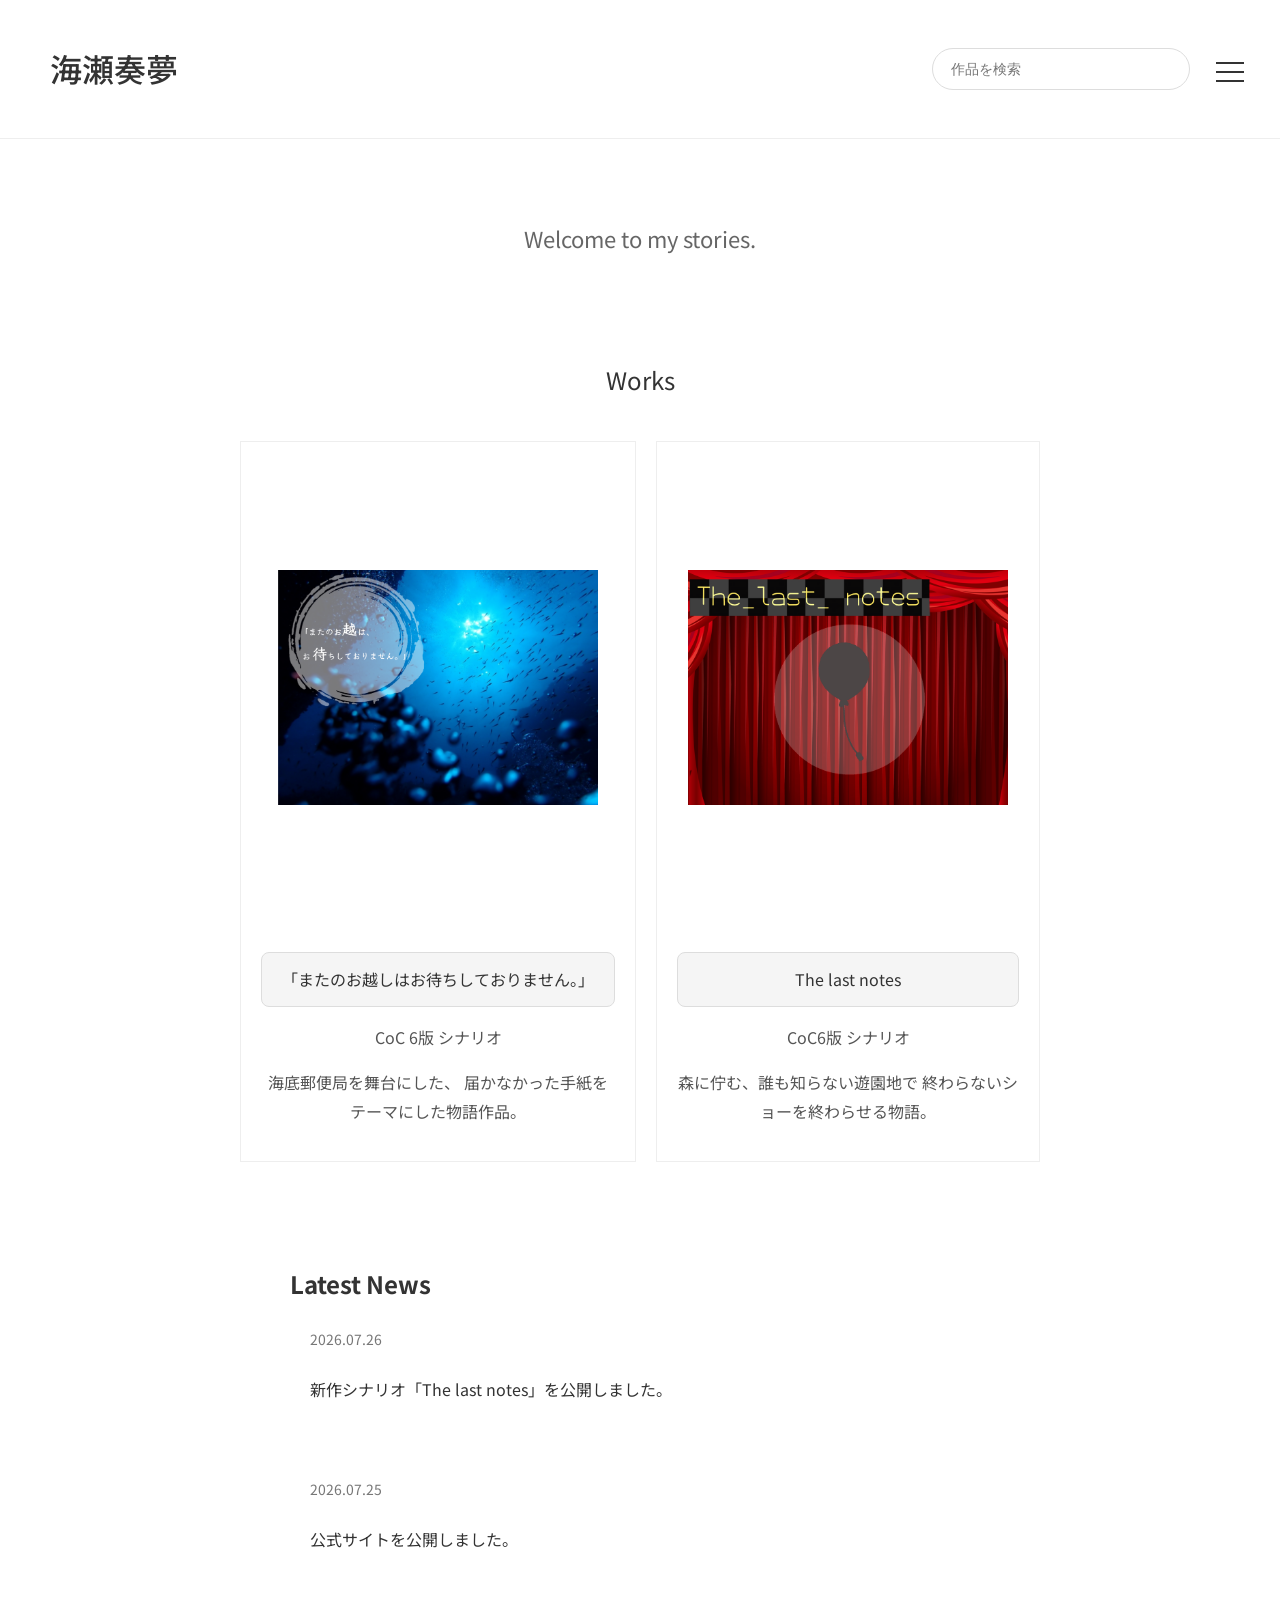
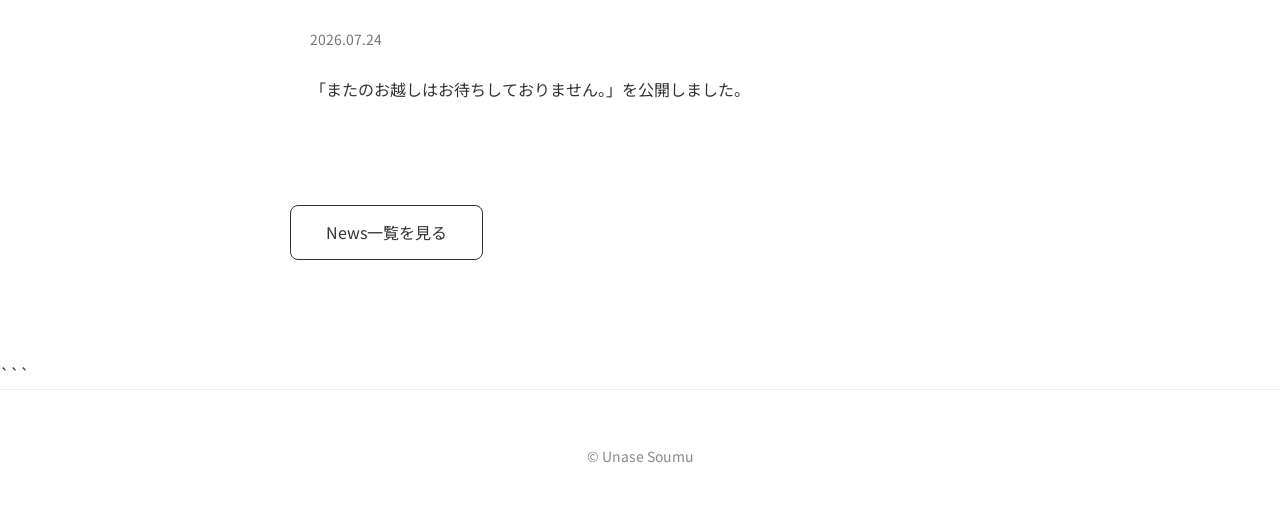
==== index.html @ 56957238 "Update index.html" ====
<!DOCTYPE html>
<html lang="ja">
<head>
    <meta charset="UTF-8">
    <link rel="icon" href="favicon.png">
    <meta name="viewport" content="width=device-width, initial-scale=1.0">
 <title>海瀬奏夢</title>
    <meta name="description" content="クトゥルフ神話TRPG6版ソロシナリオ『またのお越しはお待ちしておりません。』海底郵便局を舞台に、届かなかった手紙をテーマにした物語作品。">
    <link rel="preconnect" href="https://fonts.googleapis.com">
<link href="https://fonts.googleapis.com/css2?family=Noto+Sans+JP:wght@300;400;500&display=swap" rel="stylesheet">
    <link rel="stylesheet" href="style.css">
</head>

<body>

<header>

    <a href="index.html" class="logo">
         海瀬奏夢
    </a>


    <div class="search">
        <input 
        type="text" 
        id="searchInput" 
        placeholder="作品を検索">
    </div>


    <button class="menu-button" id="menuButton">
        <span></span>
        <span></span>
        <span></span>
    </button>


    <nav class="menu-panel" id="menuPanel">

        <a href="works.html">Works</a>
        <a href="world.html">World</a>
        <a href="about.html">About</a>
        <a href="news.html">News</a>
        <a href="contact.html">Contact</a>

    </nav>

</header>
    <div id="searchResults"></div>

    <section class="hero">
    <p>Welcome to my stories.</p>
</section>
    <section class="works">

<h2>Works</h2>


<div class="work-card">

<a href="work1.html" class="work-link">

<div class="image-box">
<img src="images/mata-no-okoshi.png"
alt="またのお越しはお待ちしておりません。">
</div>

<div class="work-button">
「またのお越しはお待ちしておりません。」
</div>

</a>

<p>CoC 6版 シナリオ</p>

<p>
海底郵便局を舞台にした、
届かなかった手紙をテーマにした物語作品。
</p>

</div>



<div class="work-card">

<a href="work2.html" class="work-link">

<div class="image-box">
<img src="images/the-last-notes.png"
alt="The last notes">
</div>

<div class="work-button the">
    The last notes
</div>

</a>

<p>CoC6版 シナリオ</p>

<p>
森に佇む、誰も知らない遊園地で
終わらないショーを終わらせる物語。
</p>

</div>


</section>




<section class="news-preview">

    <h2>Latest News</h2>

    <div class="news-item">
        <p class="date">2026.07.26</p>
        <p>新作シナリオ「The last notes」を公開しました。</p>
    </div>

    <div class="news-item">
        <p class="date">2026.07.25</p>
        <p>公式サイトを公開しました。</p>
    </div>

    <div class="news-item">
        <p class="date">2026.07.24</p>
        <p>「またのお越しはお待ちしておりません。」を公開しました。</p>
    </div>

    <a href="news.html" class="button">
        News一覧を見る
    </a>

</section>
```

 <footer>

   <p>© Unase Soumu</p>

</footer>
    <script src="script.js"></script>
</body>
</html>
---- style.css ----
/* =========================
   基本設定
========================= */

body {
    margin: 0;
    font-family: "Noto Sans JP", sans-serif;
    background: #ffffff;
    color: #333;
    line-height: 1.8;
}


/* =========================
   Header
========================= */

header {
    position: relative;
    padding: 40px 30px;
    border-bottom: 1px solid #eee;

    display: flex;
    align-items: center;
    justify-content: space-between;
}


.logo {
    text-decoration: none;
    color: #333;
    font-size: 32px;
    font-weight: 500;
    white-space: nowrap;

    margin-left: 20px;
}


.logo:hover {
    opacity: 0.7;
}


/* =========================
   Hero
========================= */

.hero {
    max-width:700px;
    margin:80px auto;
    padding:0 40px;
    text-align:center;
}


.hero p {
    font-size:22px;
    color:#666;
}


/* =========================
   Works
========================= */





/* =========================
   Works
========================= */

.works {
    max-width: 800px;
    margin: 80px auto;
    padding: 0 20px;

    display: grid;
    grid-template-columns: repeat(2, 1fr);
    gap: 20px;
}


.works h2 {

    grid-column:1 / -1;
    text-align:center;
    font-weight:normal;

}


/* 作品カード */

.work-card {
    border: 1px solid #eee;
    padding: 20px;
    text-align: center;
    box-sizing: border-box;
}



/* 画像を入れる箱 */

.work-image {

    width:300px;
    height:400px;

    margin:0 auto 25px;

    display:flex;
    justify-content:center;
    align-items:center;

}


/* 表紙画像 */

.work-image img {

    max-width:100%;
    max-height:100%;

    object-fit:contain;

    border-radius:12px;

}



/* ボタン */

.work-button {
    display: inline-block;

    padding: 12px 20px;
    margin-top: 20px;

    background: #f5f5f5;
    border: 1px solid #ddd;
    border-radius: 8px;

    color: #333 !important;
    text-align: center;
    text-decoration: none;

    width: 100%;
    max-width: 380px;

    box-sizing: border-box;

    white-space: nowrap;
}
.work-card p {

    color:#555;

}


/* スマホ */

@media screen and (max-width:600px){

    .works{

        display:block;

        padding:0 15px;

    }


    .work-card{

        margin-bottom:30px;

    }


    .work-image{

        width:250px;
        height:330px;

    }

}
/* =========================
   Coming Soon
========================= */

.coming-soon {

    display:flex;

    flex-direction:column;

    justify-content:center;

    min-height:380px;

    background:#f5f5f5;

    border:1px dashed #ccc;

}


.coming-soon h3 {

    font-size:28px;

    font-weight:normal;

}


.coming-soon p {

    color:#777;

}



/* =========================
   News
========================= */

/* Newsページ */

.news-page {
    max-width: 800px;
    margin: 80px auto;
    padding: 0 40px;
}

.news-page h1 {
    text-align: center;
    margin-bottom: 60px;
}

.news-item {
    text-align: left;
    margin-bottom: 60px;
}

.news-item .date {
    color: #888;
    font-size: 14px;
    margin-bottom: 10px;
}

.news-item h2 {
    margin: 0 0 20px;
}

.news-item p {
    margin: 0;
}

/* =========================
   共通ボタン
========================= */

.button {

    display:inline-block;

    padding:12px 35px;

    margin-top:30px;

    border:1px solid #333;

    border-radius:8px;

    color:#333;

    text-decoration:none;

}


.button:hover {

    background:#333;

    color:white;

}



/* =========================
   About
========================= */

.about-page {

    max-width:700px;

    margin:80px auto;

    padding:0 20px;

    text-align:center;

}

.about-page img {
    width: 180px;      /* 好きな大きさに変更OK */
    height: auto;
    display: block;
    margin: 30px auto;
    border-radius: 12px;
}
.about-page h1 {

    margin-bottom:40px;

}


.about-page h2 {

    margin-top:60px;

}


.about-list {

    list-style:none;

    padding:0;

}


.about-list li {

    margin:15px 0;

}



/* =========================
   Contact
========================= */

.contact-page {

    max-width:700px;

    margin:80px auto;

    padding:0 20px;

    text-align:center;

}


.contact-list {

    display:flex;

    justify-content:center;

    gap:40px;

    flex-wrap:wrap;

}



/* =========================
   World
========================= */

.world-page {

    max-width:700px;

    margin:80px auto;

    padding:0 20px;

    text-align:center;

}


.world-text {

    font-size:22px;

    color:#444;

}



/* =========================
   Footer
========================= */

footer {

    text-align:center;

    color:#888;

    font-size:14px;

    padding:40px 0;

    border-top:1px solid #eee;

}
/* =========================
   検索バー
========================= */

.search {

    margin-left:auto;

    margin-right:20px;

}


.search input {

    width:220px;

    padding:12px 18px;

    border:1px solid #ddd;

    border-radius:30px;

    outline:none;

    font-size:14px;

}



/* =========================
   検索結果
========================= */

#searchResults {

    max-width:600px;

    margin:40px auto;

}



.result-card {

    background:white;

    border:1px solid #ddd;

    border-radius:20px;

    padding:25px;

    text-align:center;

    margin-bottom:20px;

}


.result-card a {

    display:inline-block;

    margin-top:15px;

    padding:12px 30px;

    border:1px solid #333;

    border-radius:30px;

    color:#333;

    text-decoration:none;

}



/* =========================
   作品詳細ページ
========================= */

.work-detail {

    max-width:700px;

    margin:80px auto;

    padding:0 60px;

    box-sizing:border-box;

    text-align:center;
}
.work-detail p {
    text-align:left;
}


.work-detail img {

    display:block;

    width:100%;

    max-width:400px;

    margin:0 auto 50px;

    border-radius:12px;

}


.work-detail h2 {

    margin-top:70px;

    margin-bottom:25px;

    font-weight:normal;

}


.work-detail p {

    color:#555;

    margin-bottom:40px;

}



/* =========================
   ハンバーガーボタン
========================= */

.menu-button {

    width:40px;

    height:30px;

    border:none;

    background:none;

    cursor:pointer;

    z-index:1000;

}



.menu-button span {

    display:block;

    height:2px;

    background:#333;

    margin:7px 0;

    transition:.3s;

}



/* 開いた時 */

.menu-button.active span:nth-child(1){

    transform:translateY(9px) rotate(45deg);

}


.menu-button.active span:nth-child(2){

    opacity:0;

}


.menu-button.active span:nth-child(3){

    transform:translateY(-9px) rotate(-45deg);

}



/* =========================
   メニュー画面
========================= */

.menu-panel {

    position:fixed;

    top:0;

    right:-100%;

    width:300px;

    height:100vh;

    background:white;

    padding-top:120px;

    box-shadow:-10px 0 30px rgba(0,0,0,.05);

    transition:.4s;

    z-index:999;

}



.menu-panel.open {

    right:0;

}



.menu-panel a {

    display:block;

    padding:20px 40px;

    color:#333;

    text-decoration:none;

    font-size:18px;

}
/* =========================
   スマホ表示
========================= */

@media screen and (max-width:600px){


/* Header */

header {

    height:140px;

    padding:30px 15px;

}


/* ロゴ */

.logo {

    position:absolute;

    left:20px;

    top:20px;

    font-size:18px;

}



/* ハンバーガー */

.menu-button {

    position:absolute;

    right:20px;

    top:20px;

}



/* 検索バー */

.search {

    position:absolute;

    right:10px;

    top:75px;

    margin:0;

}


.search input {

    width:160px;

}



/* メニュー */

.menu-panel {

    width:280px;

}



/* Works */

.works {

    display:block;

    padding:0 15px;

}



.work-card {

    width:100%;

    box-sizing:border-box;

    padding:20px;

    margin-bottom:30px;

}



/* ★スマホ画像サイズ */

/* 作品画像サイズ */




/* Coming Soon */

.coming-soon {

    min-height:150px;

}



/* 詳細ページ */

.work-detail {

    padding:0 20px;

}


.work-detail img {

    max-width:300px;

}


}
/* Works画像サイズ統一 */

.work-card {
    text-align:center;
}

.work-card .image-box {
    width: 240px;
    height: 170px;
    margin: 0 auto 20px;

    display: flex;
    justify-content: center;
    align-items: center;
}
.work-card .image-box img {
    width:100%;
    height:100%;
    object-fit:contain;
    border-radius:12px;
}
.work-link {
    text-decoration: none;
    color: #333;
}

.work-link:visited {
    color: #333;
}

.work-link:hover {
    color: #333;
}
.work-link,
.work-link:visited,
.work-link:hover,
.work-link:active {
    color: #333;
    text-decoration: none;
}
.work-link,
.work-link:link,
.work-link:visited,
.work-link:hover,
.work-link:active {
    color: #333 !important;
    text-decoration: none !important;
}

.work-button {
    color: #333 !important;
}
.works-page {
    max-width: 1000px;
    margin: 80px auto;
    padding: 0 20px;
}
/* ===== Worksページ調整 ===== */

.works-page {
    max-width: 1000px;
    margin: 80px auto;
    padding: 0 20px;
}

.works-page h1,
.works-page .works-text {
    text-align: center;
}

.works-grid {
    display: grid;
    grid-template-columns: repeat(2, 1fr);
    gap: 30px;
}
/* ホーム画面 */
.works .work-card {
    max-width: 420px;
    margin: 0 auto;
    padding: 20px;
}

/* Works画面 */
.works-page .work-card {
    max-width: 360px;
    margin: 0 auto;
    padding: 20px;
}

   /* ホーム画面の作品 */
.works .image-box {
    width: 320px;
    height: 450px;
}

.works .image-box img {
    width: 100%;
    height: 100%;
    object-fit: contain;
}

/* Worksページ */
.works-page .image-box {
    width: 240px;
    height: 340px;
}

.works-page .image-box img {
    width: 100%;
    height: 100%;
    object-fit: contain;
}

.works-page .work-card {
    max-width: 360px;
    margin: 0 auto;
    padding: 20px;
}
/* ホーム */
.works .image-box {
    width: 320px;
    height: 450px;
}

.works .image-box img {
    width: 100%;
    height: 100%;
    object-fit: contain;
}

/* Worksページ */
.works-page .image-box {
    width: 240px;
    height: 340px;
}

.works-page .image-box img {
    width: 100%;
    height: 100%;
    object-fit: contain;
}
/* Works画像 */

.works-page .image-box {
    width: 260px;
    height: 360px;
    margin: 0 auto 20px;

    display: flex;
    justify-content: center;
    align-items: center;
}

.works-page .image-box img {
    width: 100%;
    height: 100%;
    object-fit: contain;
}
/* Newsページ */

.news-preview {
    max-width: 700px;
    margin: 100px auto;
    padding: 0 40px;   /* 20px → 40px */
    text-align: left;
}
.news-page h1,
.news-page p {
    text-align: center;
}
/* ===== Newsページ ===== */

.news-page {
    max-width: 900px;
    margin: 80px auto;
    padding: 0 40px;
}

.news-page h1 {
    text-align: center;
    margin-bottom: 60px;
}

.news-item {
    margin-bottom: 70px;
}

.news-item h2 {
    text-align: left;
    margin-left: 20px;   /* 左に少し余白 */
}

.news-item .date {
    text-align: center;
    color: #777;
    margin: 15px 0 30px;
}

.news-item p {
    text-align: left;
    margin-left: 20px;   /* 左に少し余白 */
    line-height: 2;
}
/* ===== Newsページ ===== */

.news-page {
    max-width: 900px;
    margin: 80px auto;
    padding: 0 40px;
}

.news-page h1 {
    text-align: center;
    margin-bottom: 60px;
}

.news-item {
    margin-bottom: 70px;
    padding-left: 20px;   /* 左に余白 */
}

.news-item h2 {
    text-align: left;
    margin: 0 0 20px;
}

.news-item .date {
    text-align: left;
    color: #777;
    margin: 0 0 20px;
}

.news-item p {
    text-align: left;
    margin: 0 0 12px;
    line-height: 2;
}
@media screen and (max-width:600px){

    .works-grid {
        display:block;
    }

}
@media screen and (max-width:600px){

    .work-button {
        font-size:14px;
        max-width:100%;
    }

}
/* ボタン文字位置調整 */

.work-button {
    text-align: left;
    padding-left: 18px;
}
@media screen and (max-width:600px){

    .work-button {
        text-align: center;
        padding-left: 20px;
    }

}
@media screen and (max-width:600px){

    .work-button {
        text-align: center !important;
        padding-left: 20px;
        padding-right: 20px;
    }

}
.work-detail {
    text-align:center;
}

.work-detail p {
    text-align:center;
}

/* PC版Worksボタン文字調整 */
@media screen and (min-width:601px){

    .works-page .work-button {
        display: block;
        margin-left: 0;
        margin-right: auto;

        text-align: left;
        padding-left: 18px;
    }

}
@media screen and (min-width:601px){

    .works-page .work-button span {
        display:inline-block;
        transform:translateX(-10px);
    }

}
@media screen and (min-width:601px){

    .works-page .work-button {
        display: flex !important;
        justify-content: flex-start !important;
        align-items: center;

        padding-left: 8px !important;
        text-align: left !important;
    }

}
@media screen and (min-width:601px){

    .works-page .work-button {
        justify-content: center !important;
        text-indent: -15px !important;
    }

}
/* The last notes のボタンは中央 */
.work-card:nth-child(2) .work-button {
    text-indent: 0 !important;
}
/* ホーム画面のThe last notesボタンを中央 */
.works .work-card:nth-child(2) .work-button {
    text-indent: 0 !important;
}
/* The last notes は中央に戻す */
.work-button.the {
    text-indent: 0 !important;
}/* ホームのThe last notesボタンを中央 */
.works .work-card:nth-of-type(2) .work-button {
    text-indent: 0 !important;
}
/* ホームのまたのお越しだけ左寄せ */
@media screen and (min-width:601px){

    .works .work-card:first-of-type .work-button {
        text-indent: -15px !important;
    }

    /* ホームのThe last notesは中央 */
    .works .work-card:nth-child(2) .work-button {
        text-indent: 0 !important;
    }

}
/* ホームのボタン文字を中央 */
.works .work-button {
    text-align: center !important;
    text-indent: 0 !important;
    padding-left: 20px !important;
    padding-right: 20px !important;
}
.work-button.the {
    text-align:center !important;
    text-indent:0 !important;
    padding-left:20px !important;
}
@media screen and (min-width:601px) {
    .works-page .work-card:first-child .work-button {
        justify-content: center !important;
        text-indent: 0 !important;
        padding-left: 20px !important;
        padding-right: 20px !important;
    }

    .works-page .work-card:first-child .work-button span {
        transform: none !important;
    }
}
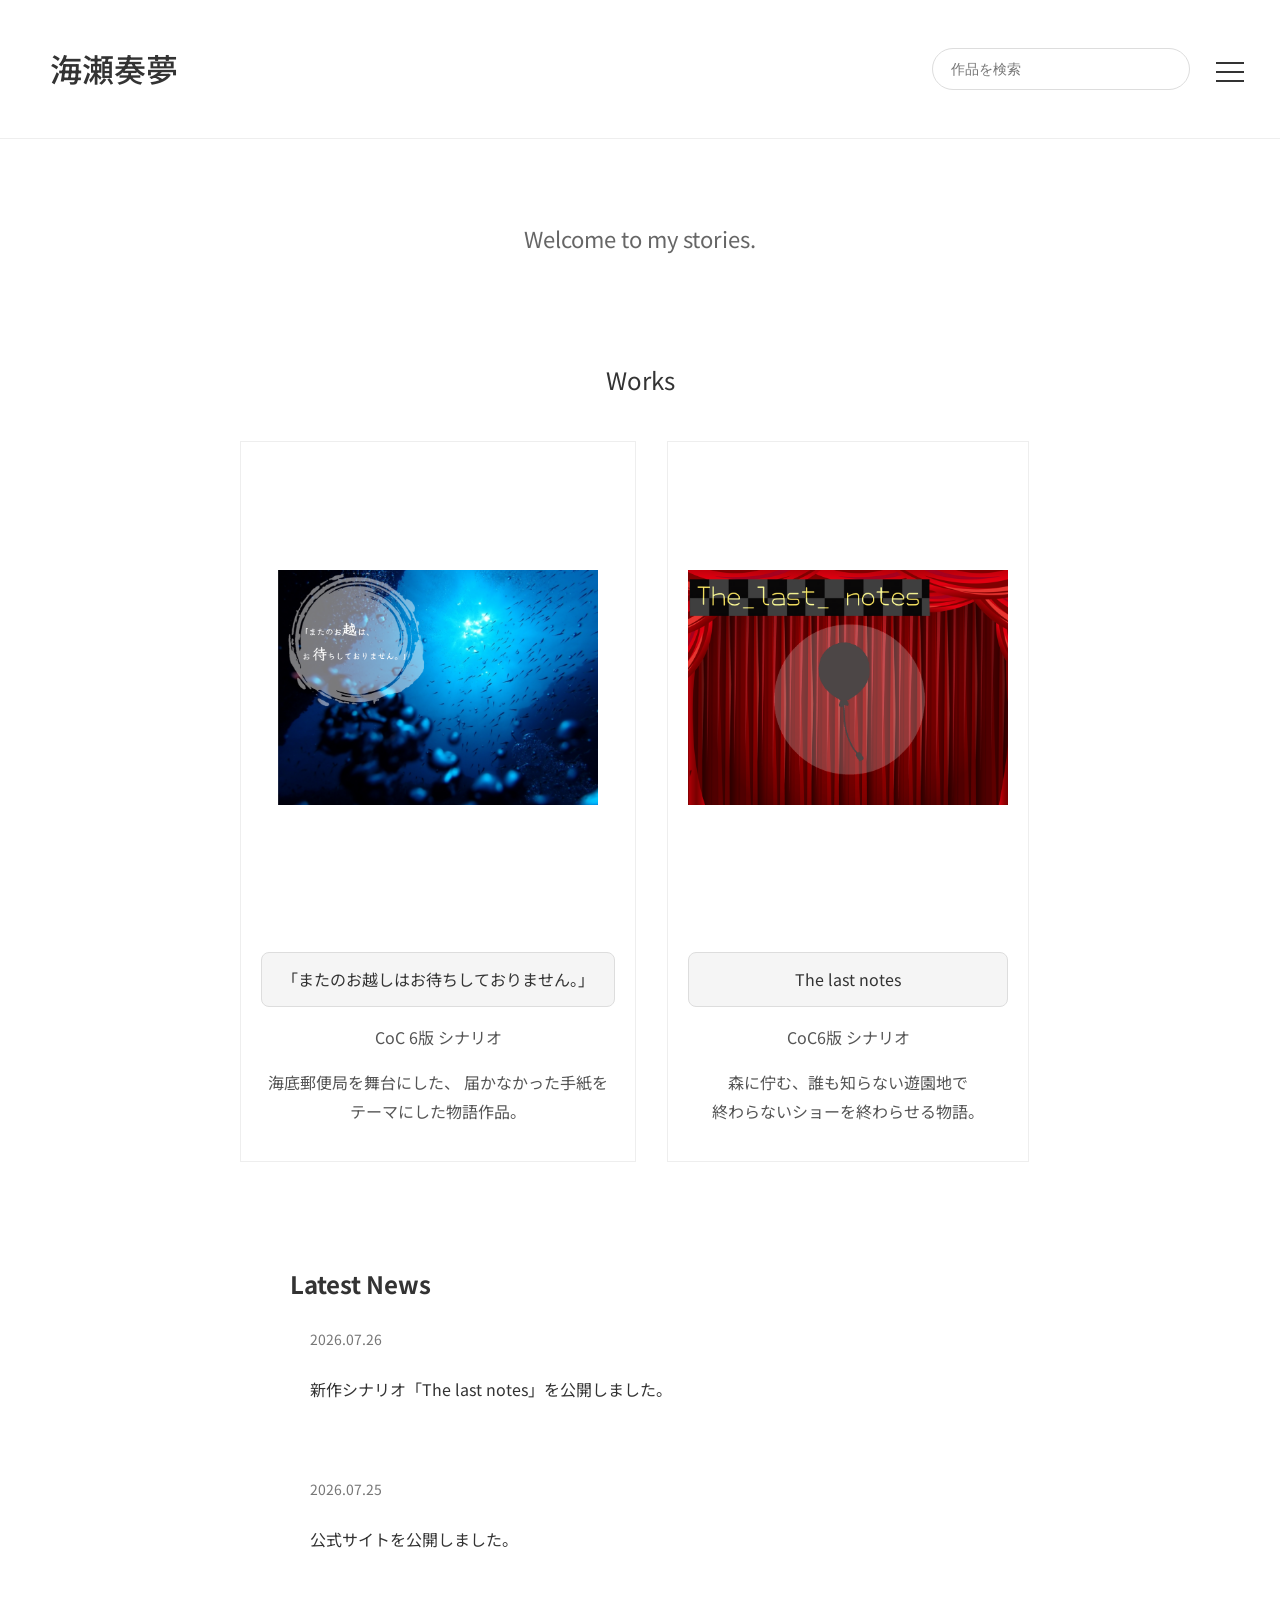
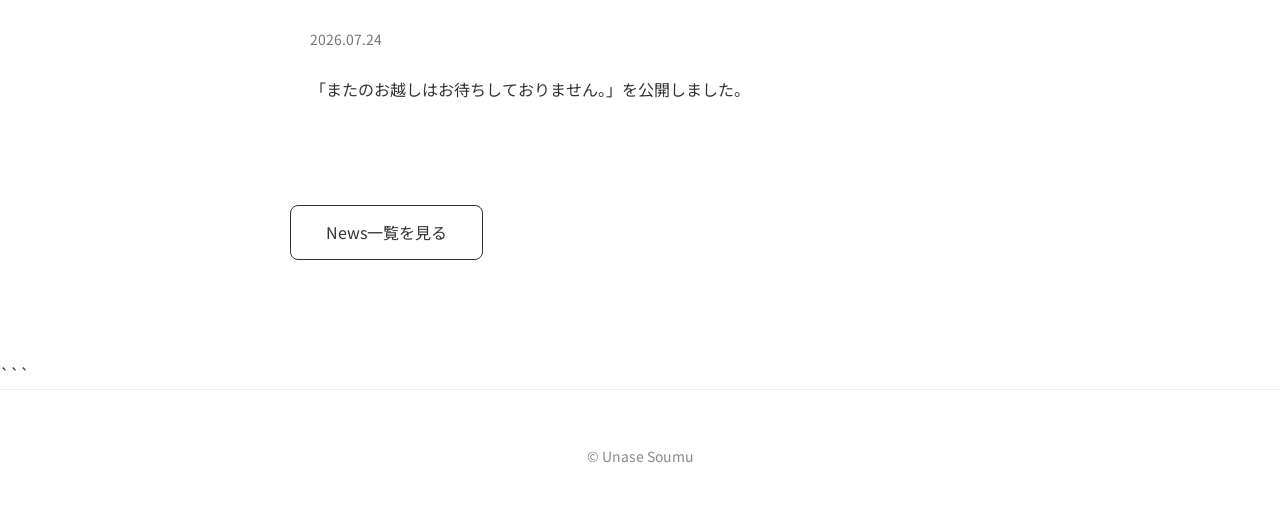
==== commit 3fb90d30: "Update index.html" ====
--- a/index.html
+++ b/index.html
@@ -100,8 +100,8 @@
 <p>CoC6版 シナリオ</p>
 
 <p>
-森に佇む、誰も知らない遊園地で
-終わらないショーを終わらせる物語。
+    森に佇む、誰も知らない遊園地で<br>
+    終わらないショーを終わらせる物語。
 </p>
 
 </div>
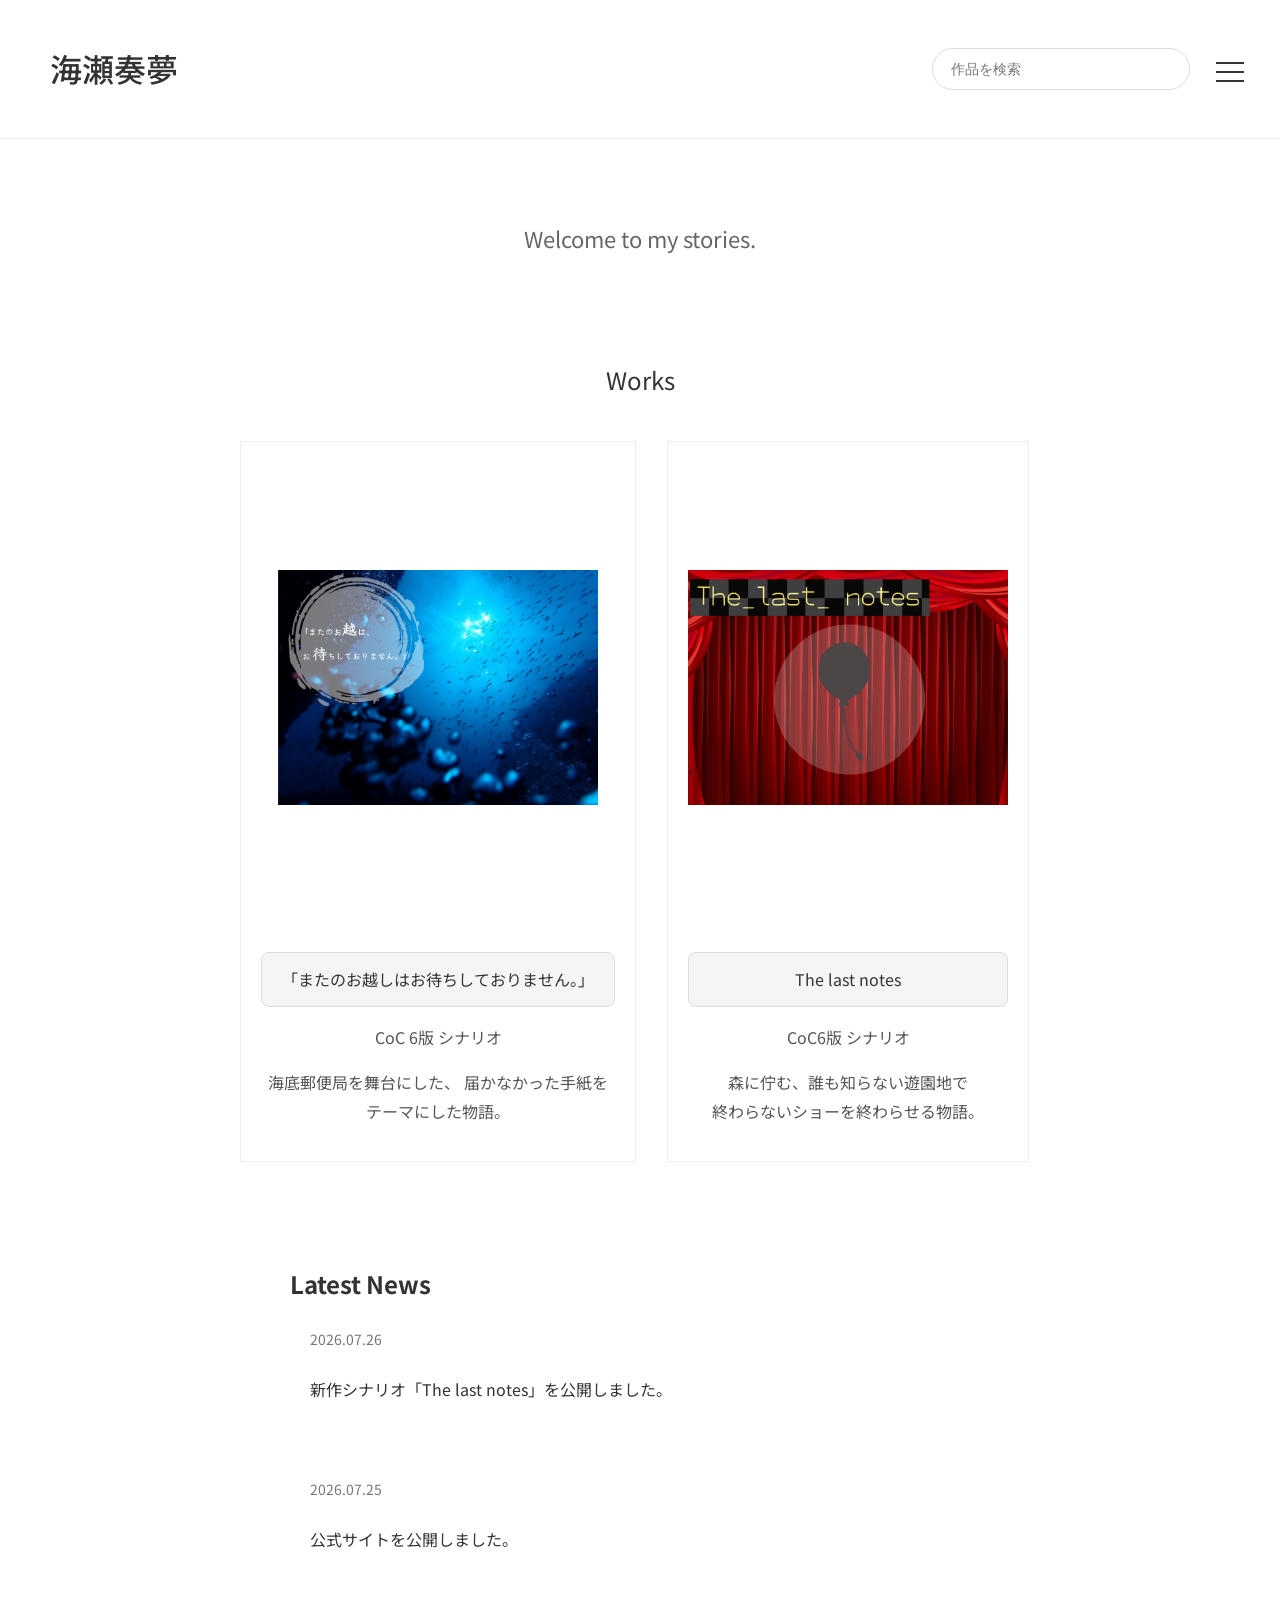
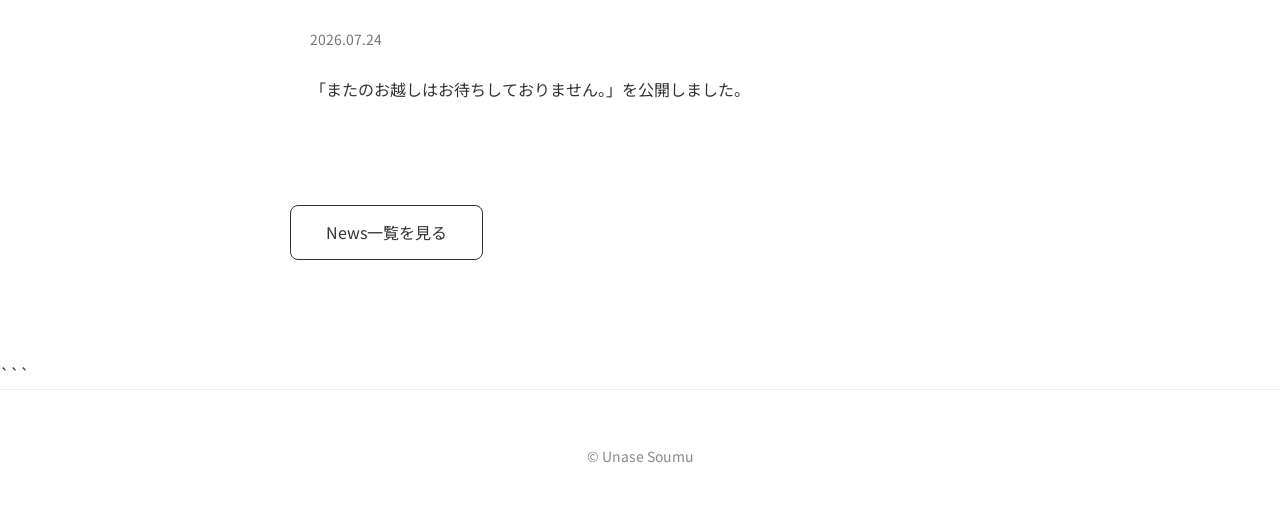
==== commit 67c8a08a: "Update index.html" ====
--- a/index.html
+++ b/index.html
@@ -75,7 +75,7 @@
 
 <p>
 海底郵便局を舞台にした、
-届かなかった手紙をテーマにした物語作品。
+届かなかった手紙をテーマにした物語。
 </p>
 
 </div>
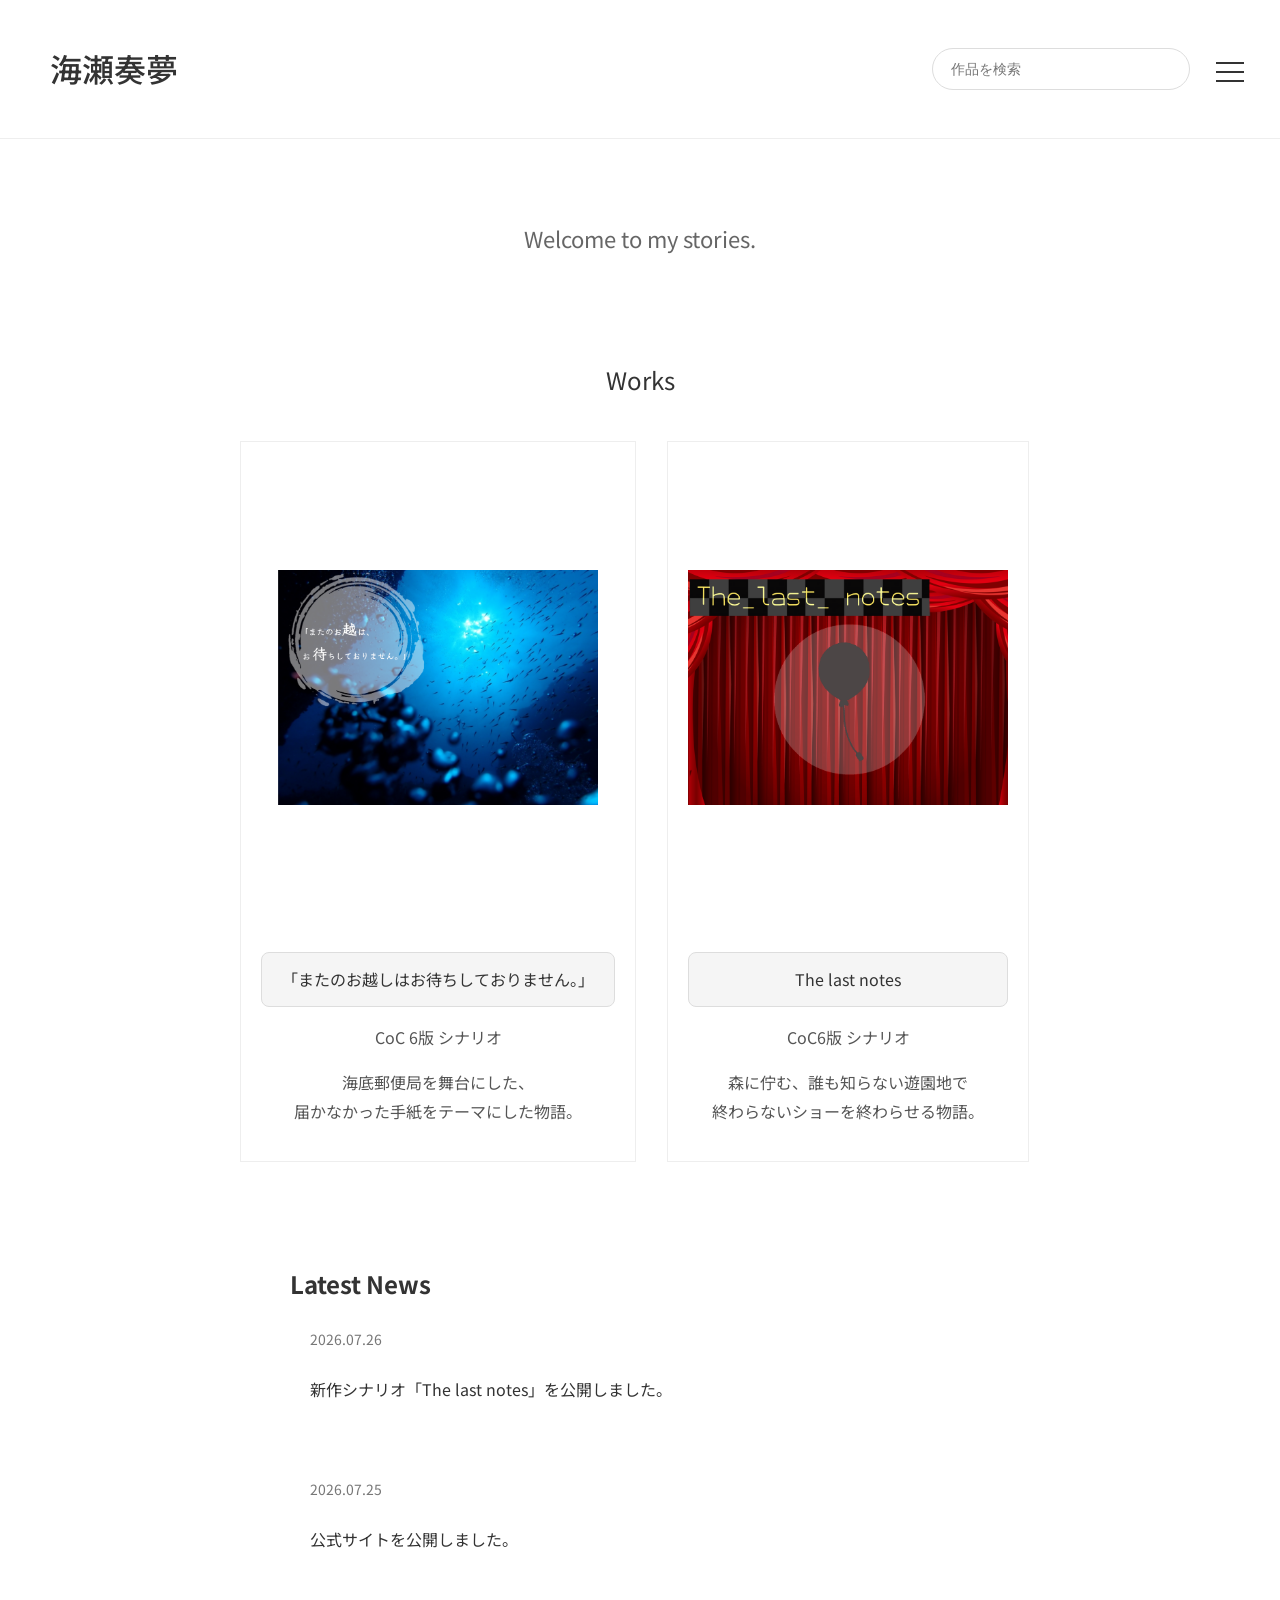
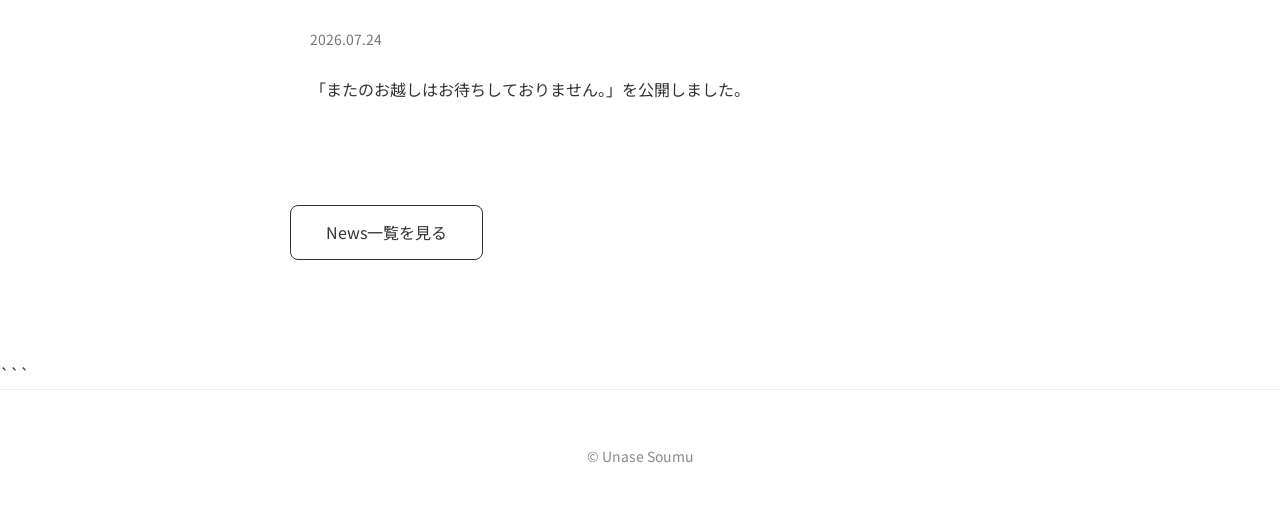
==== commit 1d057015: "Update index.html" ====
--- a/index.html
+++ b/index.html
@@ -74,7 +74,7 @@
 <p>CoC 6版 シナリオ</p>
 
 <p>
-海底郵便局を舞台にした、
+海底郵便局を舞台にした、<br>
 届かなかった手紙をテーマにした物語。
 </p>
 
--- a/style.css
+++ b/style.css
@@ -1197,3 +1197,9 @@
         transform: none !important;
     }
 }
+.work-description {
+    white-space: nowrap;
+}
+.works-page .work-card p {
+    white-space: nowrap;
+}
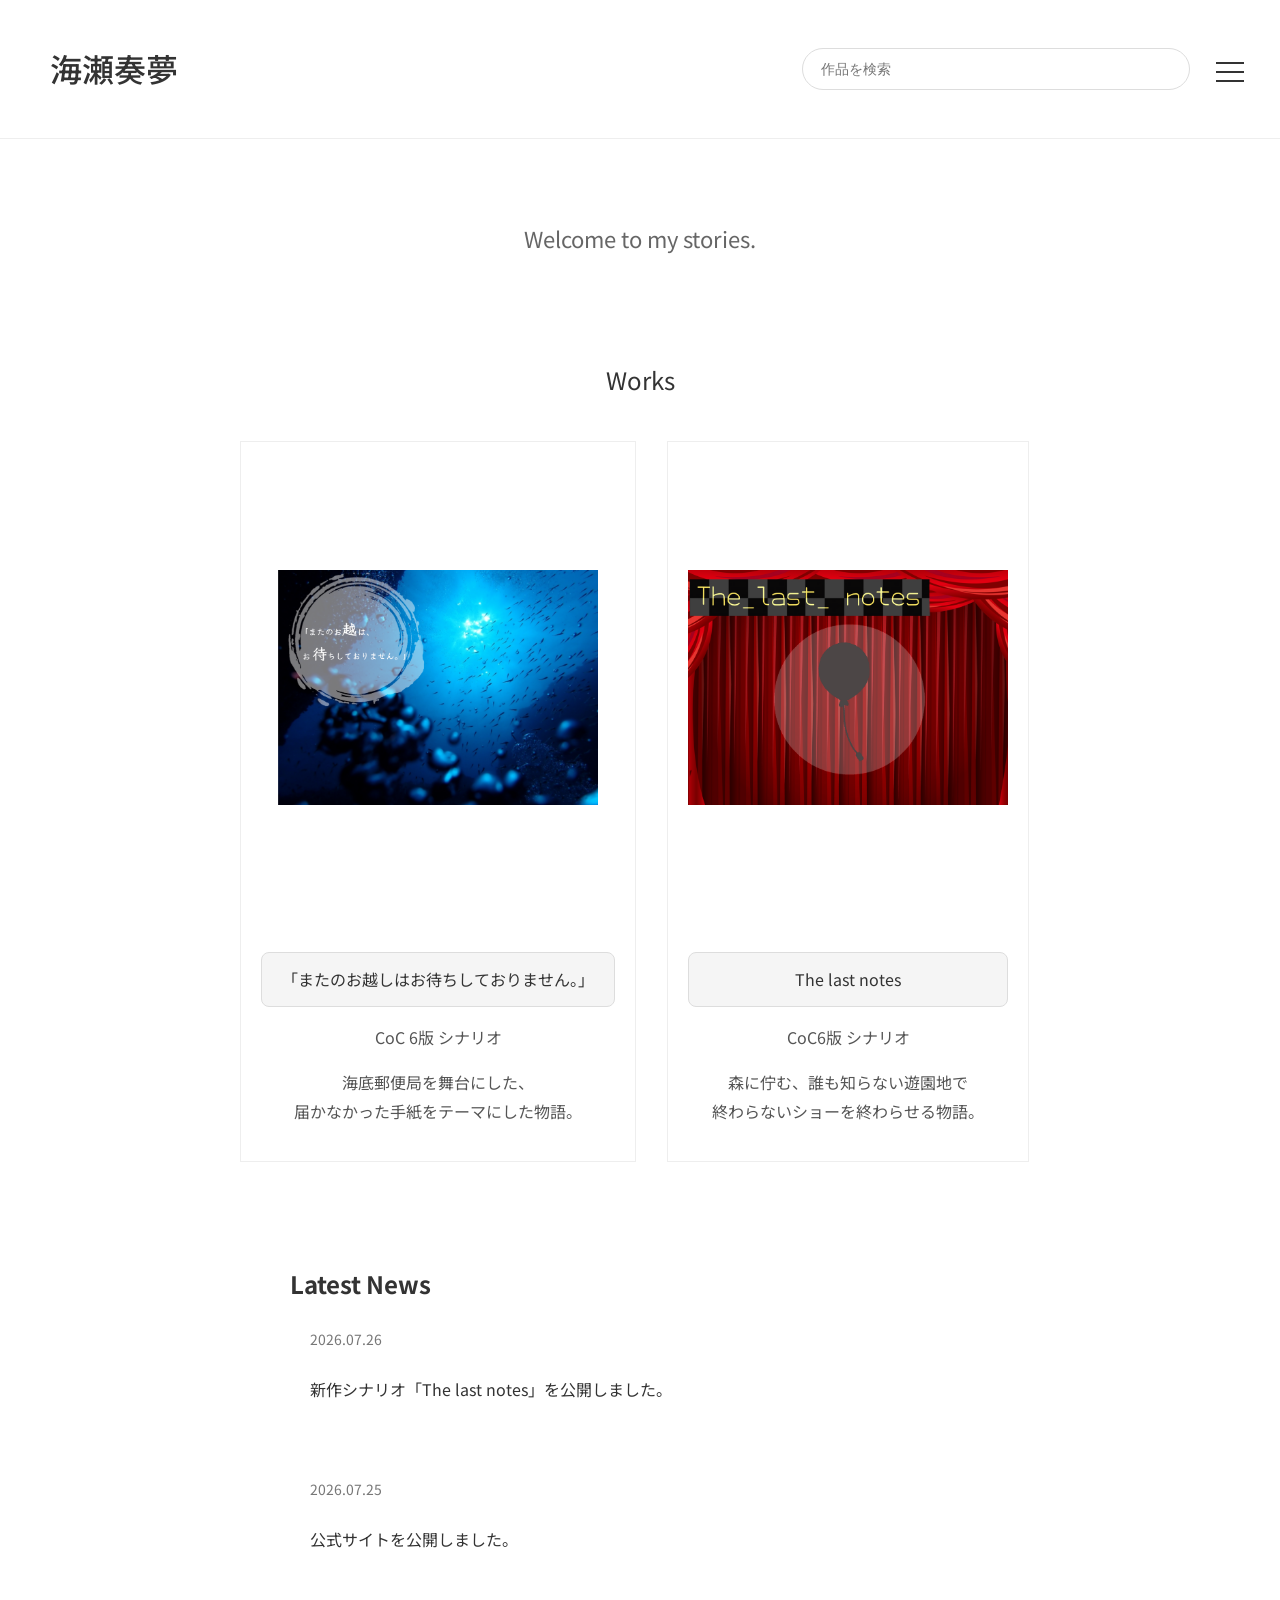
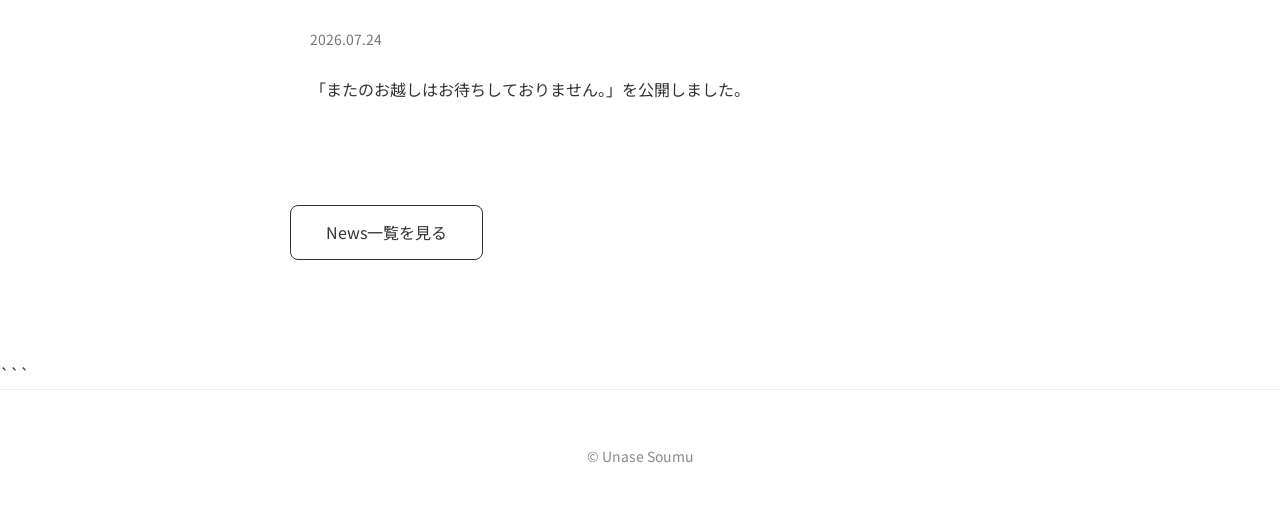
==== commit 2a6cbc8c: "Update index.html" ====
--- a/index.html
+++ b/index.html
@@ -4,7 +4,7 @@
     <meta charset="UTF-8">
     <link rel="icon" href="favicon.png">
     <meta name="viewport" content="width=device-width, initial-scale=1.0">
- <title>海瀬奏夢</title>
+ <title>海瀬奏夢TRPG</title>
     <meta name="description" content="クトゥルフ神話TRPG6版ソロシナリオ『またのお越しはお待ちしておりません。』海底郵便局を舞台に、届かなかった手紙をテーマにした物語作品。">
     <link rel="preconnect" href="https://fonts.googleapis.com">
 <link href="https://fonts.googleapis.com/css2?family=Noto+Sans+JP:wght@300;400;500&display=swap" rel="stylesheet">
@@ -41,6 +41,7 @@
         <a href="world.html">World</a>
         <a href="about.html">About</a>
         <a href="news.html">News</a>
+        <a href="request.html">Request</a>
         <a href="contact.html">Contact</a>
 
     </nav>
--- a/style.css
+++ b/style.css
@@ -433,31 +433,32 @@
 ========================= */
 
 .search {
-
-    margin-left:auto;
-
-    margin-right:20px;
-
-}
-
+    margin-left: auto;
+    margin-right: 20px;
+}
 
 .search input {
-
-    width:220px;
-
-    padding:12px 18px;
-
-    border:1px solid #ddd;
-
-    border-radius:30px;
-
-    outline:none;
-
-    font-size:14px;
-
-}
-
-
+    width: 350px;
+    padding: 12px 18px;
+
+    border: 1px solid #ddd;
+    border-radius: 30px;
+
+    outline: none;
+    font-size: 14px;
+}
+
+
+/* =========================
+   スマホ
+========================= */
+
+@media screen and (max-width:600px) {
+
+.search input {
+    width: 160px;
+}
+}
 
 /* =========================
    検索結果
@@ -1203,3 +1204,19 @@
 .works-page .work-card p {
     white-space: nowrap;
 }
+.booth-button {
+    display: inline-block;
+    margin-top: 10px;
+    padding: 12px 30px;
+    background: #f5f5f5;
+    border: 1px solid #ddd;
+    border-radius: 8px;
+    color: #333;
+    text-decoration: none;
+}
+
+.booth-button:hover {
+    background: #333;
+    color: white;
+}
+
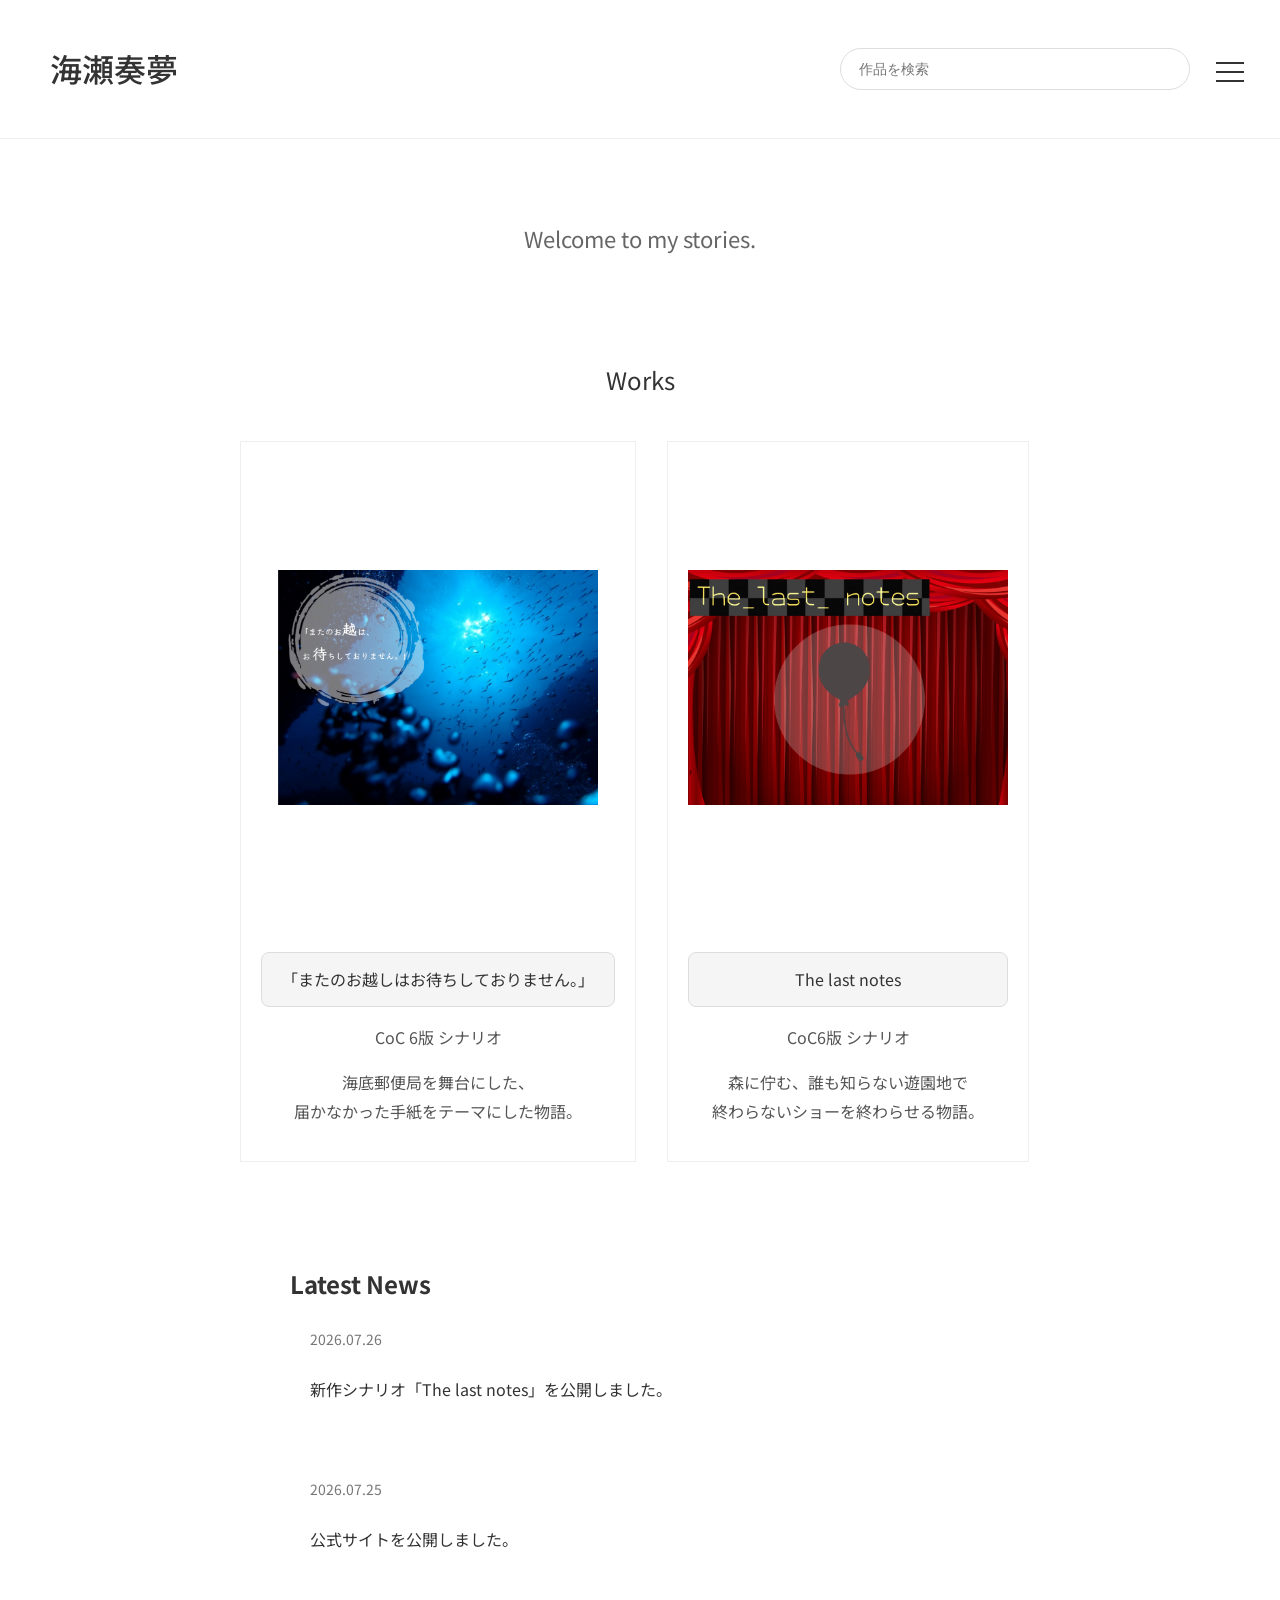
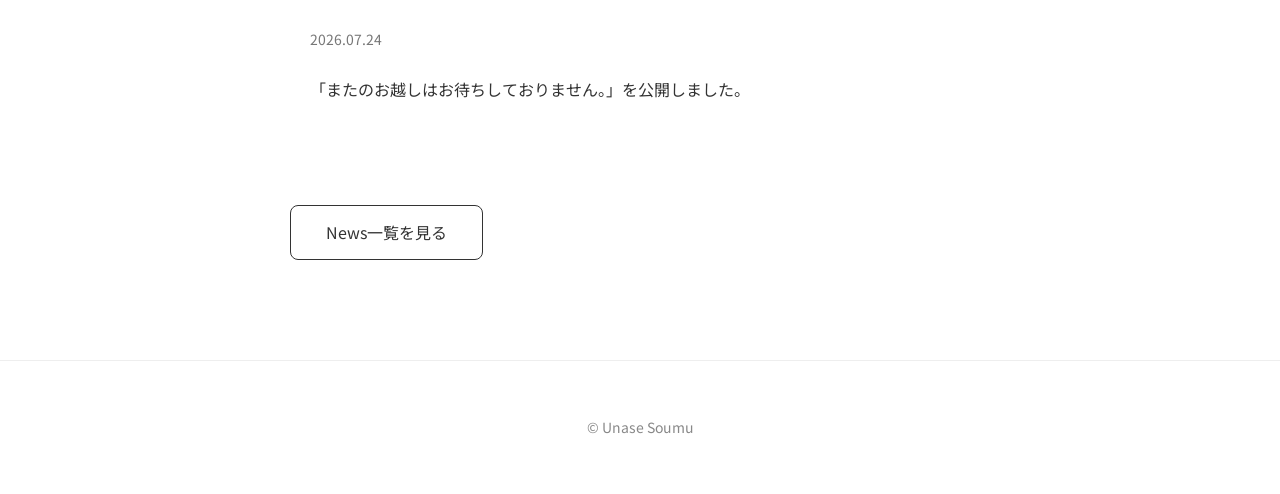
==== commit 66648735: "Update index.html" ====
--- a/index.html
+++ b/index.html
@@ -137,7 +137,7 @@
     </a>
 
 </section>
-```
+
 
  <footer>
 
--- a/style.css
+++ b/style.css
@@ -439,15 +439,17 @@
 
 .search input {
     width: 350px;
-    padding: 12px 18px;
+    height: 42px;
+    padding: 10px 18px;
+    margin: 0;
 
     border: 1px solid #ddd;
     border-radius: 30px;
 
     outline: none;
     font-size: 14px;
-}
-
+    box-sizing: border-box;
+}
 
 /* =========================
    スマホ
